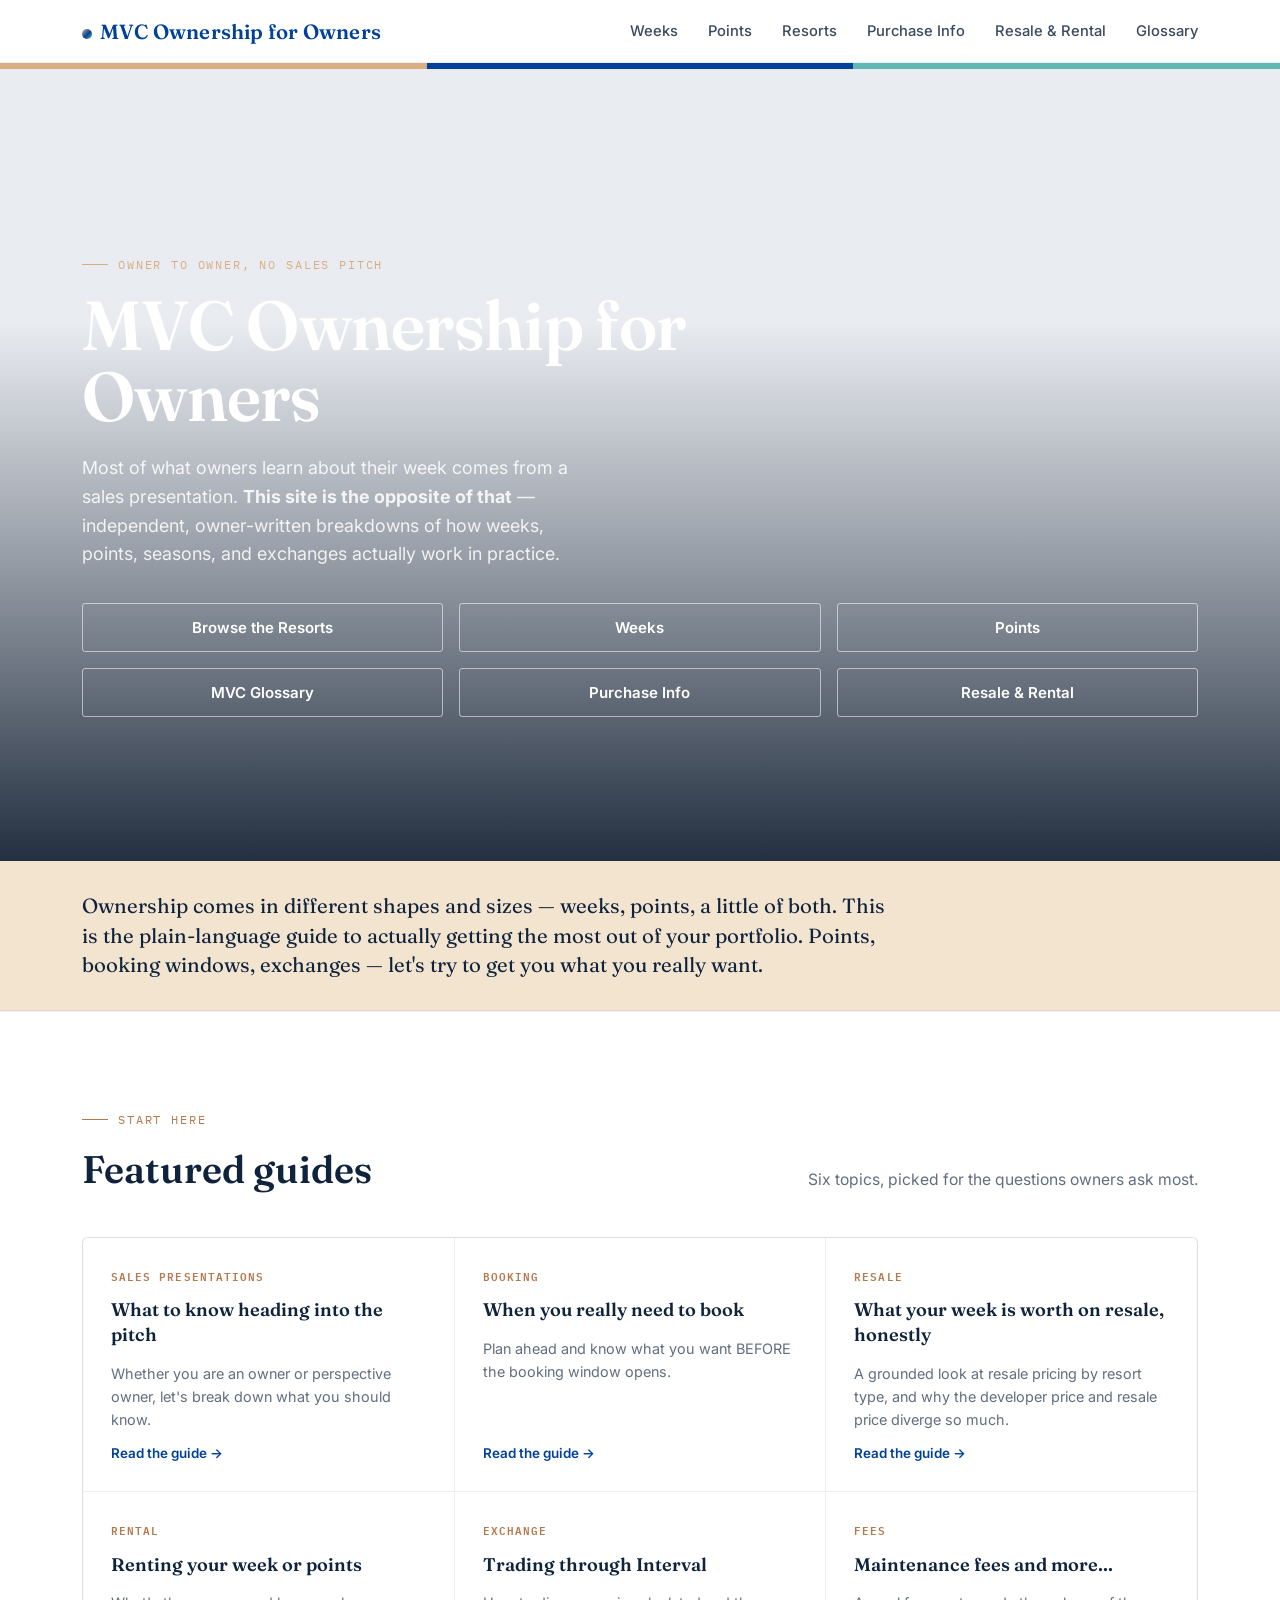
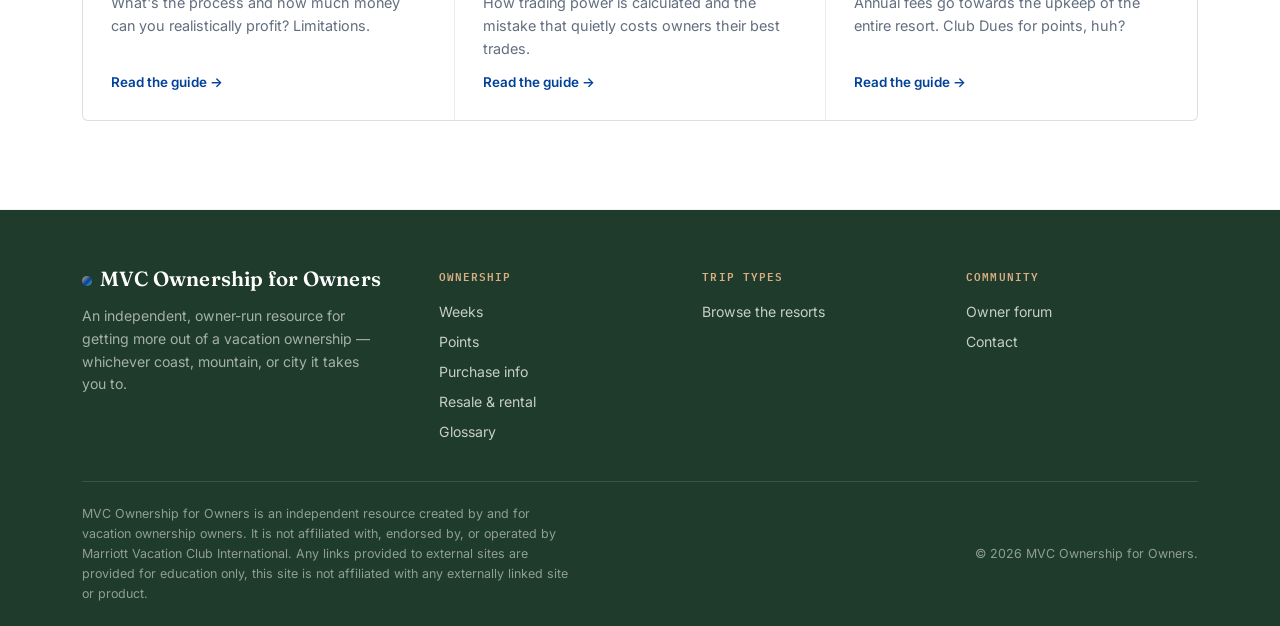
==== index.html @ f7a40965 "Add files via upload" ====
<!DOCTYPE html>
<html lang="en">
<head>
<meta charset="UTF-8">
<meta name="viewport" content="width=device-width, initial-scale=1.0">
<title>MVC Ownership for Owners</title>
<meta name="description" content="Practical guides for Marriott Vacation Club owners: points strategy, booking windows, resale reality checks, and more — written by owners, for owners.">
<link rel="preconnect" href="https://fonts.googleapis.com">
<link rel="preconnect" href="https://fonts.gstatic.com" crossorigin>
<link href="https://fonts.googleapis.com/css2?family=Fraunces:opsz,wght@9..144,500;9..144,600;9..144,700&family=Inter:wght@400;500;600;700&family=IBM+Plex+Mono:wght@500;600&display=swap" rel="stylesheet">
<link rel="stylesheet" href="styles.css">
</head>
<body>

<header class="site-header">
  <div class="nav">
    <a class="logo" href="#top">
      <span class="mark" aria-hidden="true"></span>
      MVC Ownership for Owners
    </a>
    <nav class="links" aria-label="Primary">
      <a href="weeks.html">Weeks</a>
      <a href="points.html">Points</a>
      <a href="resorts.html">Resorts</a>
      <a href="purchase.html">Purchase Info</a>
      <a href="resale.html">Resale &amp; Rental</a>
      <a href="glossary.html">Glossary</a>
    </nav>
  </div>
</header>

<div class="tri-stripe"><span class="s1"></span><span class="s2"></span><span class="s3"></span></div>

<main id="top">

  <section class="hero">
    <div class="hero-inner">
      <p class="eyebrow">Owner to owner, no sales pitch</p>
      <h1>MVC Ownership for Owners</h1>
      <p class="lede">Most of what owners learn about their week comes from a sales presentation. <strong>This site is the opposite of that</strong> — independent, owner-written breakdowns of how weeks, points, seasons, and exchanges actually work in practice.</p>
      <div class="hero-ctas">
        <a class="btn btn-ghost" href="resorts.html">Browse the Resorts</a>
        <a class="btn btn-ghost" href="weeks.html">Weeks</a>
        <a class="btn btn-ghost" href="points.html">Points</a>
        <a class="btn btn-ghost" href="glossary.html">MVC Glossary</a>
        <a class="btn btn-ghost" href="purchase.html">Purchase Info</a>
        <a class="btn btn-ghost" href="resale.html">Resale &amp; Rental</a>
      </div>
    </div>
  </section>

  <div class="intro-strip">
    <div class="wrap">
      <p>Ownership comes in different shapes and sizes — weeks, points, a little of both. This is the plain-language guide to actually getting the most out of your portfolio. Points, booking windows, exchanges — let's try to get you what you really want.</p>
    </div>
  </div>



  <section id="guides" class="guides-section">
    <div class="wrap">
      <div class="section-head">
        <div>
          <p class="eyebrow">Start here</p>
          <h2>Featured guides</h2>
        </div>
        <p class="sub">Six topics, picked for the questions owners ask most.</p>
      </div>
      <div class="guides-grid">
        <article class="guide-card">
          <p class="cat">Sales Presentations</p>
          <h3>What to know heading into the pitch</h3>
          <p>Whether you are an owner or perspective owner, let's break down what you should know.</p>
          <a class="read" href="presentation-guide.html">Read the guide →</a>
        </article>
        <article class="guide-card">
          <p class="cat">Booking</p>
          <h3>When you really need to book</h3>
          <p>Plan ahead and know what you want BEFORE the booking window opens.</p>
          <a class="read" href="booking-guide.html">Read the guide →</a>
        </article>
        <article class="guide-card">
          <p class="cat">Resale</p>
          <h3>What your week is worth on resale, honestly</h3>
          <p>A grounded look at resale pricing by resort type, and why the developer price and resale price diverge so much.</p>
          <a class="read" href="resale-guide.html">Read the guide →</a>
        </article>
        <article class="guide-card">
          <p class="cat">Rental</p>
          <h3>Renting your week or points</h3>
          <p>What's the process and how much money can you realistically profit? Limitations.</p>
          <a class="read" href="rental-guide.html">Read the guide →</a>
        </article>
        <article class="guide-card">
          <p class="cat">Exchange</p>
          <h3>Trading through Interval</h3>
          <p>How trading power is calculated and the mistake that quietly costs owners their best trades.</p>
          <a class="read" href="exchange-guide.html">Read the guide →</a>
        </article>
        <article class="guide-card">
          <p class="cat">Fees</p>
          <h3>Maintenance fees and more...</h3>
          <p>Annual fees go towards the upkeep of the entire resort.  Club Dues for points, huh?</p>
          <a class="read" href="fees-guide.html">Read the guide →</a>
        </article>
      </div>
    </div>
  </section>


</main>

<footer class="site-footer">
  <div class="wrap">
    <div class="footer-grid">
      <div class="footer-brand">
        <a class="logo" href="#top">
          <span class="mark" aria-hidden="true"></span>
          MVC Ownership for Owners
        </a>
        <p>An independent, owner-run resource for getting more out of a vacation ownership — whichever coast, mountain, or city it takes you to.</p>
      </div>
      <div class="footer-col">
        <h4>Ownership</h4>
        <ul>
          <li><a href="weeks.html">Weeks</a></li>
          <li><a href="points.html">Points</a></li>
          <li><a href="purchase.html">Purchase info</a></li>
          <li><a href="resale.html">Resale &amp; rental</a></li>
          <li><a href="glossary.html">Glossary</a></li>
        </ul>
      </div>
      <div class="footer-col">
        <h4>Trip types</h4>
        <ul>
          <li><a href="resorts.html">Browse the resorts</a></li>
        </ul>
      </div>
      <div class="footer-col">
        <h4>Community</h4>
        <ul>
          <li><a href="#">Owner forum</a></li>
          <li><a href="#">Contact</a></li>
        </ul>
      </div>
    </div>
    <div class="footer-bottom">
      <p>MVC Ownership for Owners is an independent resource created by and for vacation ownership owners. It is not affiliated with, endorsed by, or operated by Marriott Vacation Club International. Any links provided to external sites are provided for education only, this site is not affiliated with any externally linked site or product.</p>
      <p>© 2026 MVC Ownership for Owners.</p>
    </div>
  </div>
</footer>

</body>
</html>
---- styles.css ----
/* ===========================================================
   MVC Ownership for Owners — styles.css
   Palette sampled directly from the beach/mountain/city hero image
   =========================================================== */

:root {
  --deep-blue: #00419a;
  --ocean-blue: #0b5fc7;
  --lagoon: #4fa9a4;
  --lagoon-bright: #5fb8b3;
  --sand: #d9ae84;
  --sand-light: #f2e4cf;
  --snow: #f5f7fb;
  --brick: #b5794f;
  --pine: #1f3b2c;
  --ink: #10233d;

  --font-display: 'Fraunces', serif;
  --font-body: 'Inter', -apple-system, BlinkMacSystemFont, sans-serif;
  --font-mono: 'IBM Plex Mono', monospace;

  --max-width: 1180px;
}

* { box-sizing: border-box; }

html { scroll-behavior: smooth; }

body {
  margin: 0;
  font-family: var(--font-body);
  color: var(--ink);
  background: var(--snow);
  -webkit-font-smoothing: antialiased;
}

img { max-width: 100%; display: block; }

a { color: inherit; text-decoration: none; }

.wrap {
  max-width: var(--max-width);
  margin: 0 auto;
  padding: 0 32px;
}

/* -------------------- Signature tri-stripe -------------------- */
.tri-stripe {
  height: 6px;
  display: flex;
  width: 100%;
}
.tri-stripe span { flex: 1; }
.tri-stripe .s1 { background: var(--sand); }
.tri-stripe .s2 { background: var(--deep-blue); }
.tri-stripe .s3 { background: var(--lagoon-bright); }

/* -------------------- Nav -------------------- */
header.site-header {
  position: sticky;
  top: 0;
  z-index: 40;
  background: rgba(255, 255, 255, 0.92);
  backdrop-filter: blur(8px);
  border-bottom: 1px solid rgba(16, 35, 61, 0.08);
}

.nav {
  display: flex;
  align-items: center;
  justify-content: space-between;
  padding: 18px 32px;
  max-width: var(--max-width);
  margin: 0 auto;
}

.logo {
  font-family: var(--font-display);
  font-weight: 600;
  font-size: 1.28rem;
  letter-spacing: 0.01em;
  color: var(--deep-blue);
  display: flex;
  align-items: baseline;
  gap: 8px;
}
.logo .mark {
  display: inline-flex;
  width: 10px;
  height: 10px;
  border-radius: 50%;
  background: linear-gradient(135deg, var(--sand), var(--deep-blue) 55%, var(--lagoon-bright));
}
.logo small {
  font-family: var(--font-mono);
  font-size: 0.62rem;
  font-weight: 500;
  letter-spacing: 0.14em;
  text-transform: uppercase;
  color: var(--brick);
}

nav.links {
  display: flex;
  gap: 30px;
  font-size: 0.92rem;
  font-weight: 500;
}
nav.links a {
  position: relative;
  padding: 4px 0;
  color: var(--ink);
  opacity: 0.82;
  transition: opacity 0.15s ease;
}
nav.links a:hover { opacity: 1; }
nav.links a::after {
  content: '';
  position: absolute;
  left: 0; right: 0; bottom: -3px;
  height: 2px;
  background: var(--lagoon-bright);
  transform: scaleX(0);
  transform-origin: left;
  transition: transform 0.2s ease;
}
nav.links a:hover::after { transform: scaleX(1); }

.nav-cta {
  font-family: var(--font-mono);
  font-size: 0.74rem;
  text-transform: uppercase;
  letter-spacing: 0.08em;
  font-weight: 600;
  background: var(--deep-blue);
  color: #fff;
  padding: 10px 18px;
  border-radius: 3px;
  white-space: nowrap;
}
.nav-cta:hover { background: var(--ocean-blue); }

.nav-toggle { display: none; }

/* -------------------- Hero -------------------- */
.hero {
  position: relative;
  min-height: 88vh;
  display: flex;
  align-items: flex-end;
  background-image:
    linear-gradient(to top, rgba(6, 20, 38, 0.88) 0%, rgba(6, 20, 38, 0.35) 42%, rgba(6, 20, 38, 0.05) 68%),
    url('images/background_BOS.png');
  background-size: cover;
  background-position: center 30%;
}

.hero-inner {
  max-width: var(--max-width);
  margin: 0 auto;
  padding: 64px 32px 56px;
  width: 100%;
  color: #fff;
}

.eyebrow {
  font-family: var(--font-mono);
  font-size: 0.72rem;
  letter-spacing: 0.16em;
  text-transform: uppercase;
  color: var(--sand);
  margin-bottom: 18px;
  display: flex;
  align-items: center;
  gap: 10px;
}
.eyebrow::before {
  content: '';
  width: 26px;
  height: 1px;
  background: var(--sand);
}

.hero h1 {
  font-family: var(--font-display);
  font-weight: 600;
  font-size: clamp(2.6rem, 5.4vw, 4.6rem);
  line-height: 1.03;
  margin: 0 0 22px;
  max-width: 15ch;
  letter-spacing: -0.01em;
}

.hero p.lede {
  font-size: 1.12rem;
  line-height: 1.6;
  max-width: 46ch;
  color: rgba(255, 255, 255, 0.86);
  margin: 0 0 34px;
  font-weight: 400;
}

.hero-ctas {
  display: flex;
  gap: 16px;
  flex-wrap: wrap;
}

.hero-ctas a {
  flex: 1 0 calc(33.333% - 16px);
  text-align: center;
  display: flex;
  justify-content: center;
}

.btn {
  font-family: var(--font-body);
  font-weight: 600;
  font-size: 0.94rem;
  padding: 14px 26px;
  border-radius: 3px;
  border: 1px solid transparent;
  cursor: pointer;
  display: inline-flex;
  align-items: center;
  gap: 8px;
}
.btn-primary {
  background: var(--lagoon-bright);
  color: #06251f;
}
.btn-primary:hover { background: #71c6c1; }
.btn-ghost {
  background: transparent;
  border-color: rgba(255, 255, 255, 0.55);
  color: #fff;
}
.btn-ghost:hover { border-color: #fff; background: rgba(255,255,255,0.08); }

/* -------------------- Intro strip -------------------- */
.intro-strip {
  background: var(--sand-light);
  border-bottom: 1px solid rgba(16,35,61,0.06);
}
.intro-strip .wrap {
  padding: 30px 32px;
  display: flex;
  gap: 40px;
  align-items: center;
  flex-wrap: wrap;
}
.intro-strip p {
  font-family: var(--font-display);
  font-size: 1.28rem;
  line-height: 1.45;
  margin: 0;
  color: var(--ink);
  max-width: 62ch;
}
.intro-strip p strong { color: var(--deep-blue); }

/* -------------------- Section shell -------------------- */
section { padding: 88px 0; }
.section-head {
  display: flex;
  justify-content: space-between;
  align-items: flex-end;
  gap: 24px;
  margin-bottom: 44px;
  flex-wrap: wrap;
}
.section-head .eyebrow { color: var(--brick); }
.section-head .eyebrow::before { background: var(--brick); }
.section-head h2 {
  font-family: var(--font-display);
  font-size: clamp(1.9rem, 3vw, 2.5rem);
  margin: 0;
  font-weight: 600;
  color: var(--ink);
  max-width: 20ch;
}
.section-head .sub {
  max-width: 40ch;
  font-size: 0.98rem;
  line-height: 1.55;
  color: rgba(16,35,61,0.66);
  margin: 10px 0 0;
}

/* -------------------- Three ways cards -------------------- */
.ways-grid {
  display: grid;
  grid-template-columns: repeat(3, 1fr);
  gap: 24px;
}
.way-card {
  border-radius: 6px;
  overflow: hidden;
  background: #fff;
  border: 1px solid rgba(16,35,61,0.08);
  display: flex;
  flex-direction: column;
}
.way-card .stripe { height: 5px; }
.way-card.beach .stripe { background: var(--sand); }
.way-card.mountain .stripe { background: var(--deep-blue); }
.way-card.city .stripe { background: var(--lagoon-bright); }

/* Generic tones (used where cards aren't tied to a trip type — e.g. the
   weeks-usage-options grid) — cycles through the full brand palette. */
.way-card.tone-a .stripe { background: var(--sand); }
.way-card.tone-b .stripe { background: var(--deep-blue); }
.way-card.tone-c .stripe { background: var(--lagoon-bright); }
.way-card.tone-d .stripe { background: var(--brick); }
.way-card.tone-e .stripe { background: var(--pine); }
.way-card.tone-f .stripe { background: var(--ocean-blue); }

.way-card .body { padding: 28px 26px 30px; flex: 1; display: flex; flex-direction: column; }
.way-card .tag {
  font-family: var(--font-mono);
  font-size: 0.68rem;
  text-transform: uppercase;
  letter-spacing: 0.1em;
  font-weight: 600;
  margin-bottom: 12px;
}
.way-card.beach .tag { color: var(--brick); }
.way-card.mountain .tag { color: var(--deep-blue); }
.way-card.city .tag { color: var(--lagoon); }
.way-card.tone-a .tag { color: var(--brick); }
.way-card.tone-b .tag { color: var(--deep-blue); }
.way-card.tone-c .tag { color: var(--lagoon); }
.way-card.tone-d .tag { color: var(--brick); }
.way-card.tone-e .tag { color: var(--pine); }
.way-card.tone-f .tag { color: var(--ocean-blue); }

.way-card h3 {
  font-family: var(--font-display);
  font-size: 1.32rem;
  margin: 0 0 10px;
  font-weight: 600;
}
.way-card p {
  font-size: 0.94rem;
  line-height: 1.6;
  color: rgba(16,35,61,0.7);
  margin: 0 0 18px;
  flex: 1;
}
.way-card .link {
  font-size: 0.86rem;
  font-weight: 600;
  color: var(--deep-blue);
}
.way-card .link:hover { text-decoration: underline; }

/* Standalone version of the same link style, for use outside cards */
a.link {
  display: inline-block;
  font-size: 0.92rem;
  font-weight: 600;
  color: var(--deep-blue);
}
a.link:hover { text-decoration: underline; }

/* -------------------- Guides grid -------------------- */
.guides-section { background: #fff; border-top: 1px solid rgba(16,35,61,0.06); border-bottom: 1px solid rgba(16,35,61,0.06); }
.guides-grid {
  display: grid;
  grid-template-columns: repeat(3, 1fr);
  gap: 1px;
  background: rgba(16,35,61,0.08);
  border: 1px solid rgba(16,35,61,0.08);
  border-radius: 6px;
  overflow: hidden;
}
.guide-card {
  background: #fff;
  padding: 30px 28px;
  display: flex;
  flex-direction: column;
  gap: 14px;
  transition: background 0.15s ease;
}
.guide-card:hover { background: var(--snow); }
.guide-card .cat {
  font-family: var(--font-mono);
  font-size: 0.66rem;
  letter-spacing: 0.1em;
  text-transform: uppercase;
  color: var(--brick);
  font-weight: 600;
}
.guide-card h3 {
  font-family: var(--font-display);
  font-size: 1.14rem;
  margin: 0;
  line-height: 1.35;
  font-weight: 600;
}
.guide-card p {
  font-size: 0.9rem;
  line-height: 1.6;
  color: rgba(16,35,61,0.66);
  margin: 0;
}
.guide-card .read {
  margin-top: auto;
  font-size: 0.84rem;
  font-weight: 600;
  color: var(--deep-blue);
}

/* -------------------- Inner page hero (shared) -------------------- */
.page-hero {
  background: var(--sand-light);
  border-bottom: 1px solid rgba(16,35,61,0.08);
  padding: 56px 0 40px;
}
.page-hero .eyebrow { color: var(--brick); }
.page-hero .eyebrow::before { background: var(--brick); }
.page-hero h1 {
  font-family: var(--font-display);
  font-size: clamp(2.1rem, 4vw, 3rem);
  margin: 10px 0 14px;
  font-weight: 600;
  color: var(--ink);
  max-width: 22ch;
}
.page-hero p.sub {
  max-width: 60ch;
  font-size: 1.02rem;
  line-height: 1.6;
  color: rgba(16,35,61,0.68);
  margin: 0;
}

/* -------------------- Prose content -------------------- */
.prose { max-width: 72ch; }
.prose p {
  font-size: 1rem;
  line-height: 1.7;
  color: rgba(16,35,61,0.78);
  margin: 0 0 18px;
}
.prose p:last-child { margin-bottom: 0; }
.prose ul, .prose ol {
  margin: 0 0 18px;
  padding-left: 22px;
  font-size: 1rem;
  line-height: 1.7;
  color: rgba(16,35,61,0.78);
}
.prose li { margin-bottom: 8px; }
.prose strong { color: var(--ink); }

.term-list {
  list-style: none;
  margin: 0;
  padding: 0;
  display: grid;
  gap: 14px;
}
.term-list > li {
  border: 1px solid rgba(16,35,61,0.1);
  border-radius: 6px;
  padding: 16px 18px;
  background: var(--snow);
}
.term-list .term-name {
  font-family: var(--font-display);
  font-weight: 600;
  font-size: 1.02rem;
  color: var(--ink);
  display: block;
  margin-bottom: 4px;
}
.term-list .term-def {
  font-size: 0.92rem;
  line-height: 1.6;
  color: rgba(16,35,61,0.7);
}

/* A term-def is usually a plain inline span, but a few entries (like
   Inventory) need a paragraph + list — those use a div instead so the
   block content below is valid, and get this extra spacing/bullet styling. */
div.term-def p {
  margin: 0 0 10px;
}
div.term-def p:last-child {
  margin-bottom: 0;
}
div.term-def ul {
  margin: 0;
  padding-left: 20px;
}
div.term-def li {
  margin-bottom: 8px;
}
div.term-def li:last-child {
  margin-bottom: 0;
}
div.term-def ul ul {
  margin-top: 6px;
  padding-left: 20px;
}
div.term-def strong {
  color: var(--ink);
}

/* -------------------- Glossary quick-links -------------------- */
.glossary-quicklinks {
  display: flex;
  flex-wrap: wrap;
  gap: 8px;
  margin: 0 0 32px;
  padding: 0;
}
.quicklink-box {
  display: inline-flex;
  align-items: center;
  justify-content: center;
  flex: 1 1 36px;
  min-width: 36px;
  max-width: 44px;
  height: 36px;
  padding: 0 6px;
  border: 1px solid rgba(16,35,61,0.15);
  border-radius: 4px;
  background: var(--snow);
  color: var(--deep-blue);
  font-family: var(--font-display);
  font-size: 0.82rem;
  font-weight: 600;
  text-decoration: none;
  transition: background 0.15s ease, border-color 0.15s ease, color 0.15s ease;
}
.quicklink-box:hover {
  background: var(--deep-blue);
  border-color: var(--deep-blue);
  color: #fff;
}

/* Empty markers the quick-links jump to — offset for the sticky header
   so the target term isn't hidden underneath it when scrolled into view. */
.glossary-anchor {
  scroll-margin-top: 96px;
}

@media (max-width: 560px) {
  .quicklink-box { flex: 1 1 28px; height: 32px; font-size: 0.76rem; }
}

.checklist {
  list-style: none;
  margin: 0;
  padding: 0;
  counter-reset: step;
  display: grid;
  gap: 14px;
}
.checklist li {
  counter-increment: step;
  position: relative;
  padding: 14px 18px 14px 52px;
  border: 1px solid rgba(16,35,61,0.1);
  border-radius: 6px;
  background: #fff;
  font-size: 0.94rem;
  line-height: 1.6;
  color: rgba(16,35,61,0.78);
}
.checklist li::before {
  content: counter(step);
  position: absolute;
  left: 16px;
  top: 14px;
  width: 22px;
  height: 22px;
  border-radius: 50%;
  background: var(--deep-blue);
  color: #fff;
  font-family: var(--font-mono);
  font-size: 0.72rem;
  font-weight: 600;
  display: flex;
  align-items: center;
  justify-content: center;
}

/* -------------------- Next-steps band -------------------- */
.next-band {
  background: var(--deep-blue);
  background-image: linear-gradient(120deg, var(--deep-blue) 0%, #0a3576 100%);
  color: #fff;
}
.next-inner {
  display: flex;
  justify-content: space-between;
  align-items: center;
  gap: 40px;
  flex-wrap: wrap;
}
.next-inner h2 {
  font-family: var(--font-display);
  font-size: clamp(1.5rem, 2.4vw, 1.9rem);
  margin: 0 0 8px;
  font-weight: 600;
  max-width: 22ch;
}
.next-inner p {
  margin: 0;
  color: rgba(255,255,255,0.78);
  max-width: 42ch;
  font-size: 0.96rem;
  line-height: 1.55;
}
.next-links { display: flex; gap: 12px; flex-wrap: wrap; }

/* -------------------- CTA / signup band -------------------- */
.signup-band {
  background: var(--deep-blue);
  background-image: linear-gradient(120deg, var(--deep-blue) 0%, #0a3576 100%);
  color: #fff;
}
.signup-inner {
  display: flex;
  justify-content: space-between;
  align-items: center;
  gap: 40px;
  flex-wrap: wrap;
}
.signup-inner h2 {
  font-family: var(--font-display);
  font-size: clamp(1.7rem, 2.6vw, 2.2rem);
  margin: 0 0 10px;
  font-weight: 600;
  max-width: 16ch;
}
.signup-inner p {
  margin: 0;
  color: rgba(255,255,255,0.78);
  max-width: 40ch;
  font-size: 0.96rem;
  line-height: 1.55;
}
.signup-form {
  display: flex;
  gap: 10px;
  flex-wrap: wrap;
}
.signup-form input[type="email"] {
  font-family: var(--font-body);
  padding: 13px 16px;
  border-radius: 3px;
  border: 1px solid rgba(255,255,255,0.3);
  background: rgba(255,255,255,0.08);
  color: #fff;
  font-size: 0.92rem;
  min-width: 240px;
}
.signup-form input[type="email"]::placeholder { color: rgba(255,255,255,0.55); }
.signup-form input[type="email"]:focus {
  outline: 2px solid var(--lagoon-bright);
  outline-offset: 1px;
  background: rgba(255,255,255,0.12);
}
.signup-form .btn-primary { border-radius: 3px; }

/* -------------------- Footer -------------------- */
footer.site-footer {
  background: var(--pine);
  color: rgba(255,255,255,0.82);
  padding-top: 56px;
}
.footer-grid {
  display: grid;
  grid-template-columns: 1.4fr 1fr 1fr 1fr;
  gap: 32px;
  padding-bottom: 40px;
  border-bottom: 1px solid rgba(255,255,255,0.12);
}
.footer-brand .logo { color: #fff; }
.footer-brand p {
  font-size: 0.88rem;
  line-height: 1.6;
  color: rgba(255,255,255,0.6);
  max-width: 32ch;
  margin-top: 14px;
}
.footer-col h4 {
  font-family: var(--font-mono);
  font-size: 0.68rem;
  text-transform: uppercase;
  letter-spacing: 0.1em;
  color: var(--sand);
  margin: 0 0 16px;
  font-weight: 600;
}
.footer-col ul { list-style: none; margin: 0; padding: 0; display: flex; flex-direction: column; gap: 10px; }
.footer-col a { font-size: 0.88rem; color: rgba(255,255,255,0.75); }
.footer-col a:hover { color: #fff; }

.footer-bottom {
  display: flex;
  justify-content: space-between;
  align-items: center;
  gap: 20px;
  padding: 22px 0;
  font-size: 0.78rem;
  color: rgba(255,255,255,0.5);
  flex-wrap: wrap;
}
.footer-bottom p { margin: 0; max-width: 62ch; line-height: 1.6; }

/* -------------------- Responsive -------------------- */
@media (max-width: 880px) {
  nav.links, .nav-cta { display: none; }
  .ways-grid { grid-template-columns: 1fr; }
  .guides-grid { grid-template-columns: 1fr; }
  .footer-grid { grid-template-columns: 1fr 1fr; }
  .signup-inner, .next-inner { flex-direction: column; align-items: flex-start; }
}

@media (max-width: 560px) {
  .wrap, .nav, .hero-inner { padding-left: 20px; padding-right: 20px; }
  section { padding: 60px 0; }
  .footer-grid { grid-template-columns: 1fr; }
}

@media (prefers-reduced-motion: reduce) {
  html { scroll-behavior: auto; }
  * { transition: none !important; }
}

:focus-visible {
  outline: 2px solid var(--lagoon-bright);
  outline-offset: 2px;
}
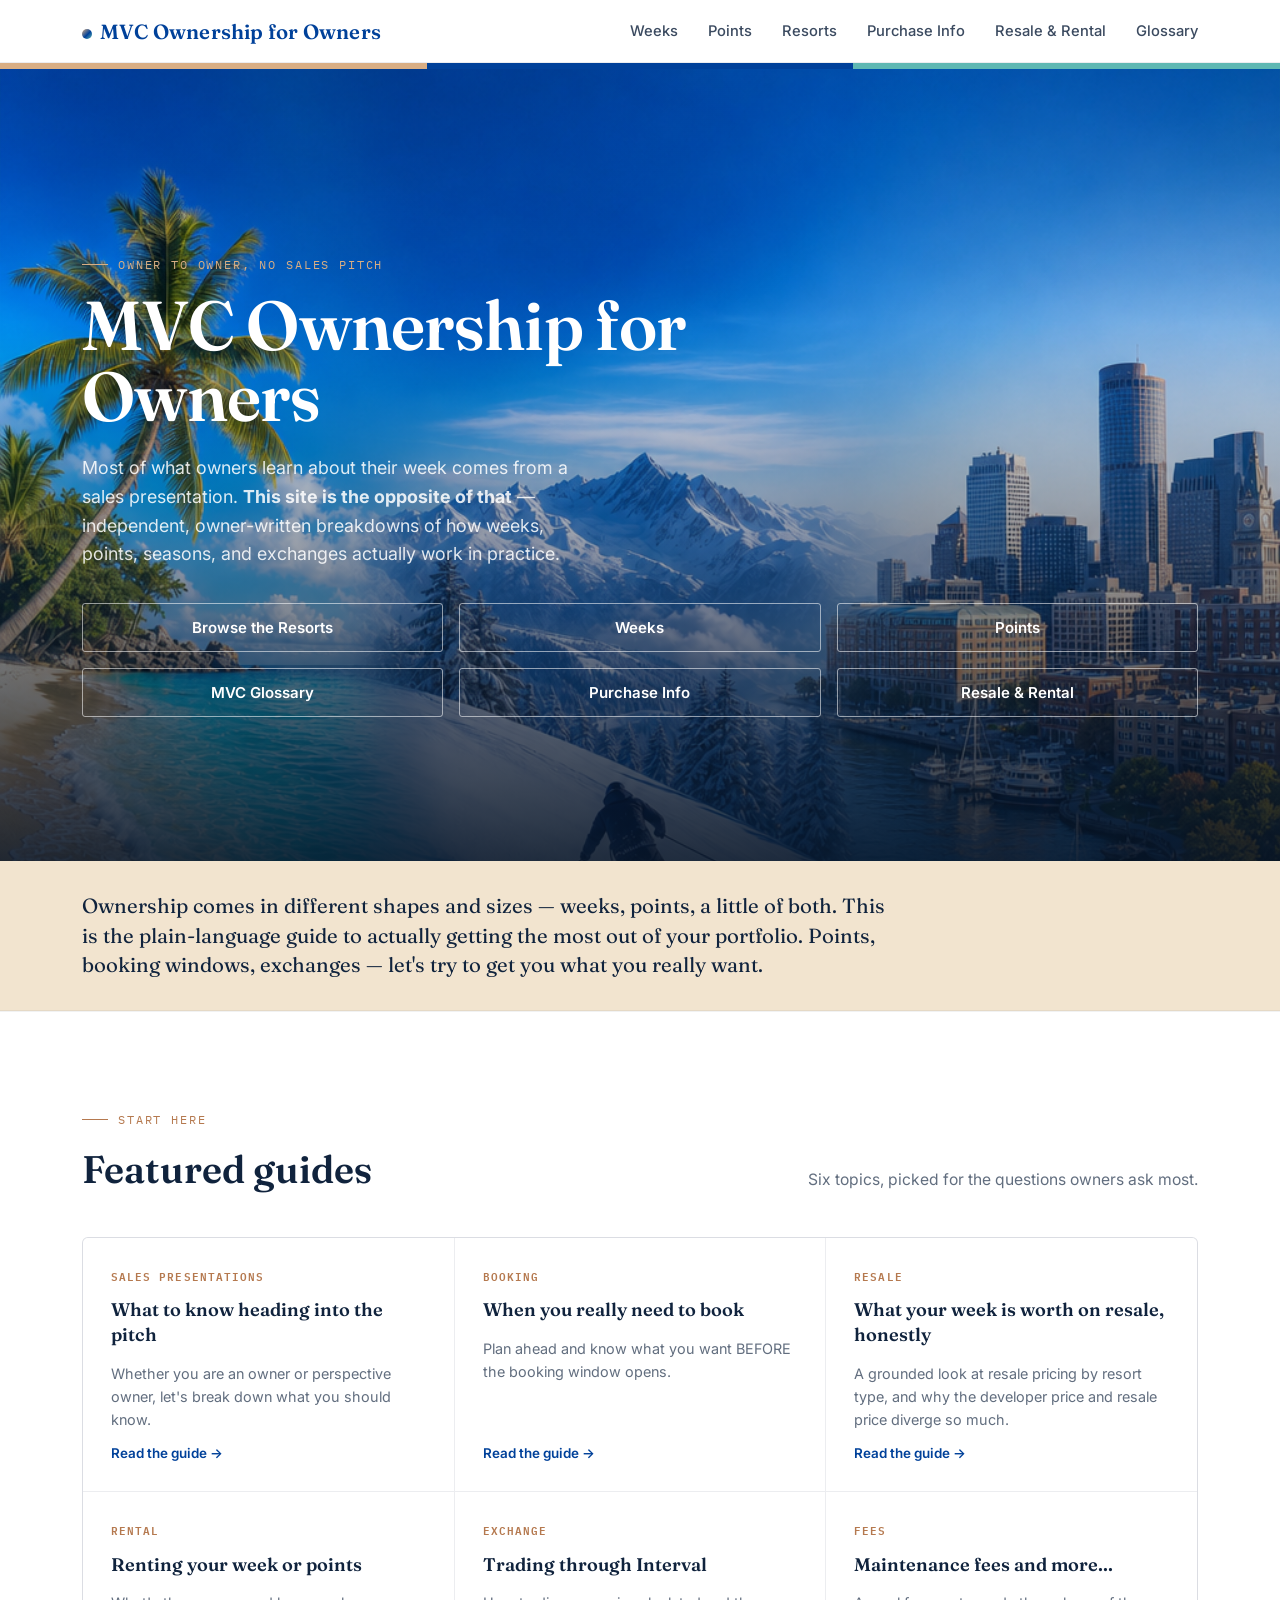
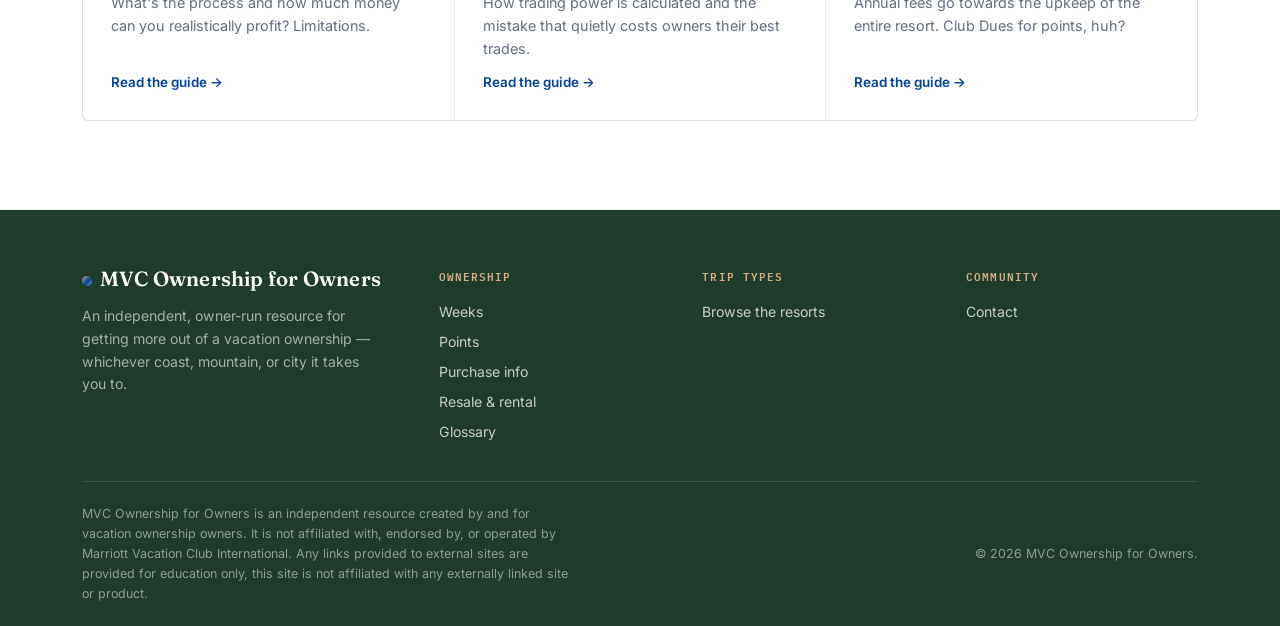
==== commit c2422c13: "Add files via upload" ====
--- a/index.html
+++ b/index.html
@@ -139,8 +139,7 @@
       <div class="footer-col">
         <h4>Community</h4>
         <ul>
-          <li><a href="#">Owner forum</a></li>
-          <li><a href="#">Contact</a></li>
+          <li><a href="mailto:mvcforowners@gmail.com">Contact</a></li>
         </ul>
       </div>
     </div>
--- a/styles.css
+++ b/styles.css
@@ -453,6 +453,49 @@
 }
 .prose li { margin-bottom: 8px; }
 .prose strong { color: var(--ink); }
+.prose h3 {
+  font-family: var(--font-display);
+  font-size: 1.18rem;
+  font-weight: 600;
+  color: var(--ink);
+  margin: 34px 0 12px;
+}
+.prose h3:first-child { margin-top: 0; }
+
+.prose .table-wrap {
+  overflow-x: auto;
+  border: 1px solid rgba(16,35,61,0.1);
+  border-radius: 6px;
+  margin: 0 0 18px;
+}
+.prose table {
+  border-collapse: collapse;
+  width: 100%;
+  font-size: 0.88rem;
+}
+.prose table th,
+.prose table td {
+  padding: 12px 14px;
+  text-align: left;
+  border-bottom: 1px solid rgba(16,35,61,0.08);
+  vertical-align: top;
+  line-height: 1.5;
+}
+.prose table thead th {
+  font-family: var(--font-mono);
+  font-size: 0.68rem;
+  text-transform: uppercase;
+  letter-spacing: 0.06em;
+  color: rgba(16,35,61,0.55);
+  background: var(--snow);
+  border-bottom: 1px solid rgba(16,35,61,0.12);
+}
+.prose table tbody tr:last-child td { border-bottom: none; }
+.prose table td:first-child {
+  font-weight: 600;
+  color: var(--ink);
+  white-space: nowrap;
+}
 
 .term-list {
   list-style: none;
@@ -507,6 +550,24 @@
 div.term-def strong {
   color: var(--ink);
 }
+
+/* -------------------- Hot Topic band (shared) -------------------- */
+.hot-topic-band {
+  background: var(--sand-light);
+  border-bottom: 1px solid rgba(16,35,61,0.06);
+  padding: 64px 0;
+}
+.hot-topic-band .eyebrow { color: var(--brick); }
+.hot-topic-band .eyebrow::before { background: var(--brick); }
+.hot-topic-band h2 {
+  font-family: var(--font-display);
+  font-size: clamp(1.7rem, 2.8vw, 2.3rem);
+  font-weight: 600;
+  color: var(--ink);
+  margin: 10px 0 26px;
+  max-width: 28ch;
+}
+.hot-topic-band .prose a.link { color: var(--deep-blue); }
 
 /* -------------------- Glossary quick-links -------------------- */
 .glossary-quicklinks {
@@ -588,6 +649,34 @@
   justify-content: center;
 }
 
+/* -------------------- Content tabs (shared) -------------------- */
+.content-tabs {
+  display: flex;
+  gap: 12px;
+  margin: 0 0 28px;
+  border-bottom: 1px solid rgba(16,35,61,0.1);
+  flex-wrap: wrap;
+}
+.content-tab {
+  font-family: var(--font-body);
+  font-weight: 600;
+  font-size: 0.94rem;
+  background: none;
+  border: none;
+  border-bottom: 3px solid transparent;
+  color: rgba(16,35,61,0.55);
+  padding: 10px 4px 12px;
+  margin-bottom: -1px;
+  cursor: pointer;
+  transition: color 0.15s ease, border-color 0.15s ease;
+}
+.content-tab:hover { color: var(--ink); }
+.content-tab.is-active {
+  color: var(--deep-blue);
+  border-bottom-color: var(--lagoon-bright);
+}
+.content-panel[hidden] { display: none; }
+
 /* -------------------- Next-steps band -------------------- */
 .next-band {
   background: var(--deep-blue);
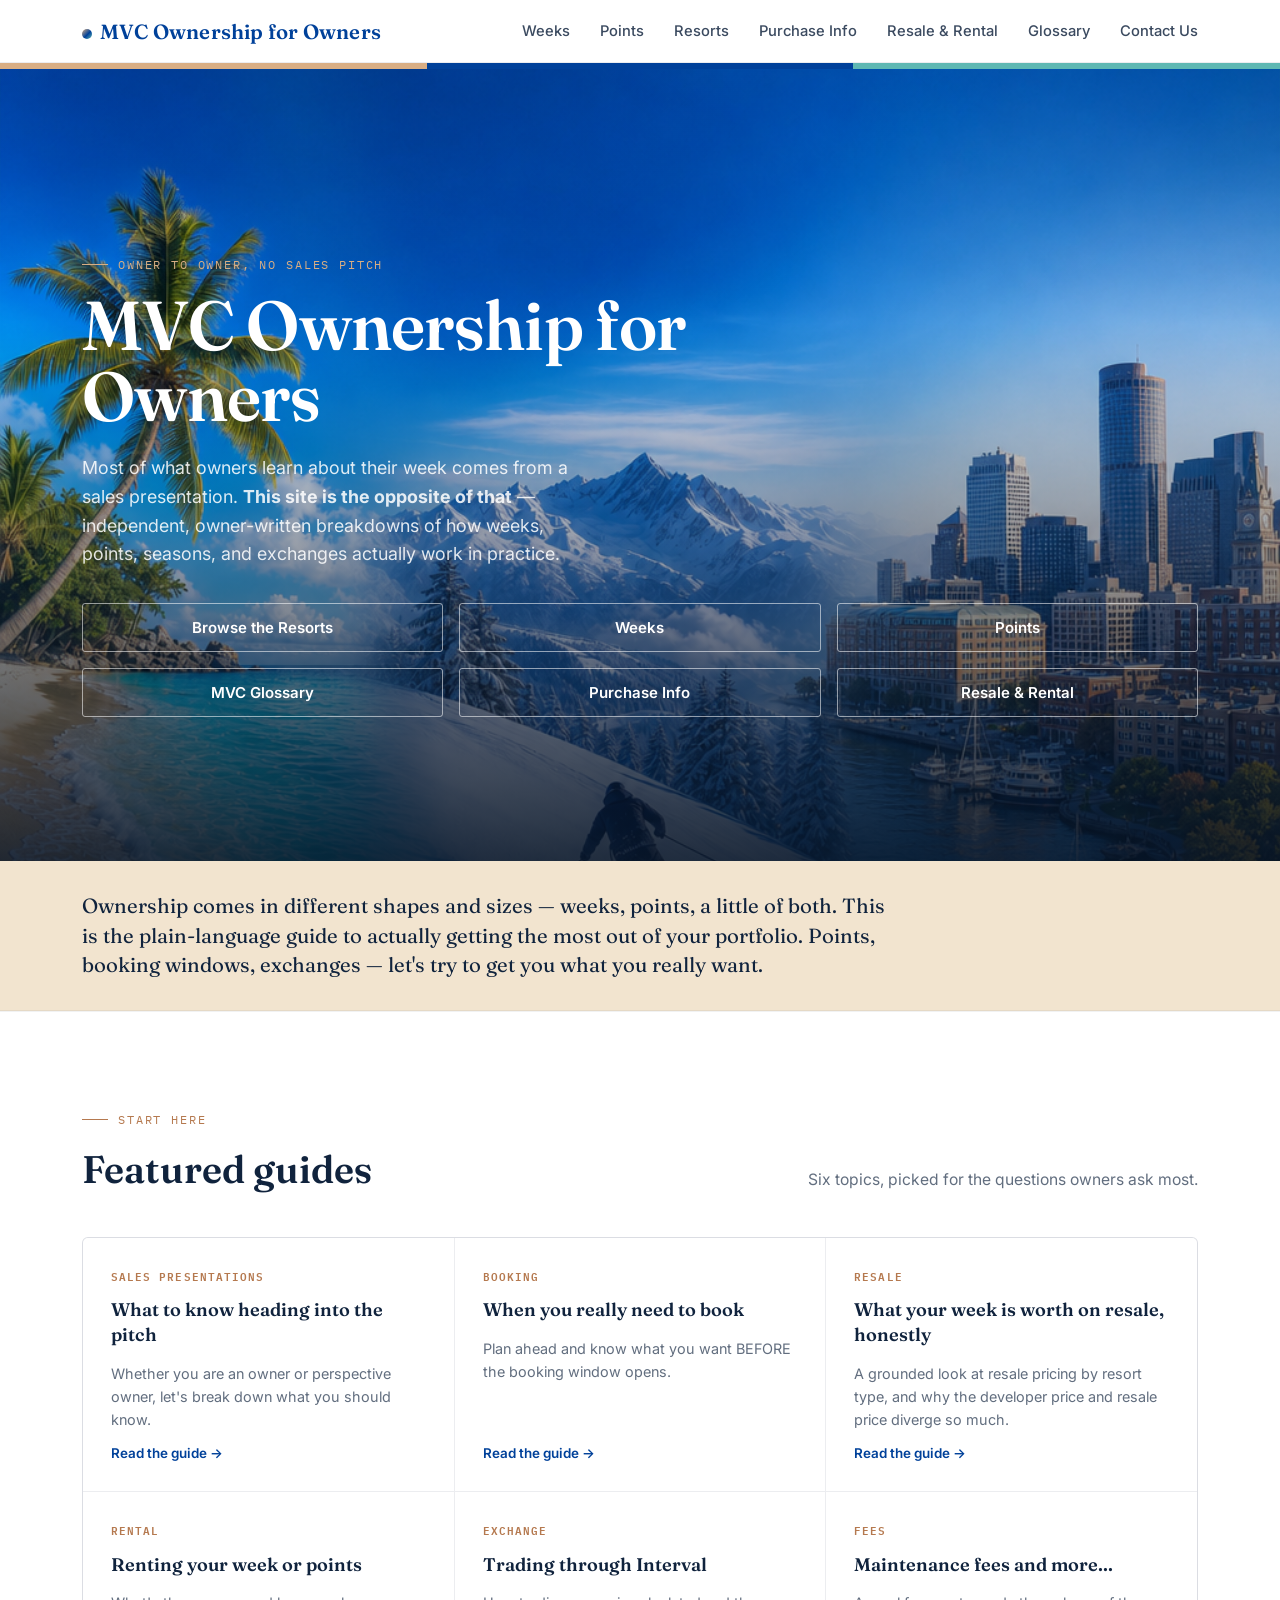
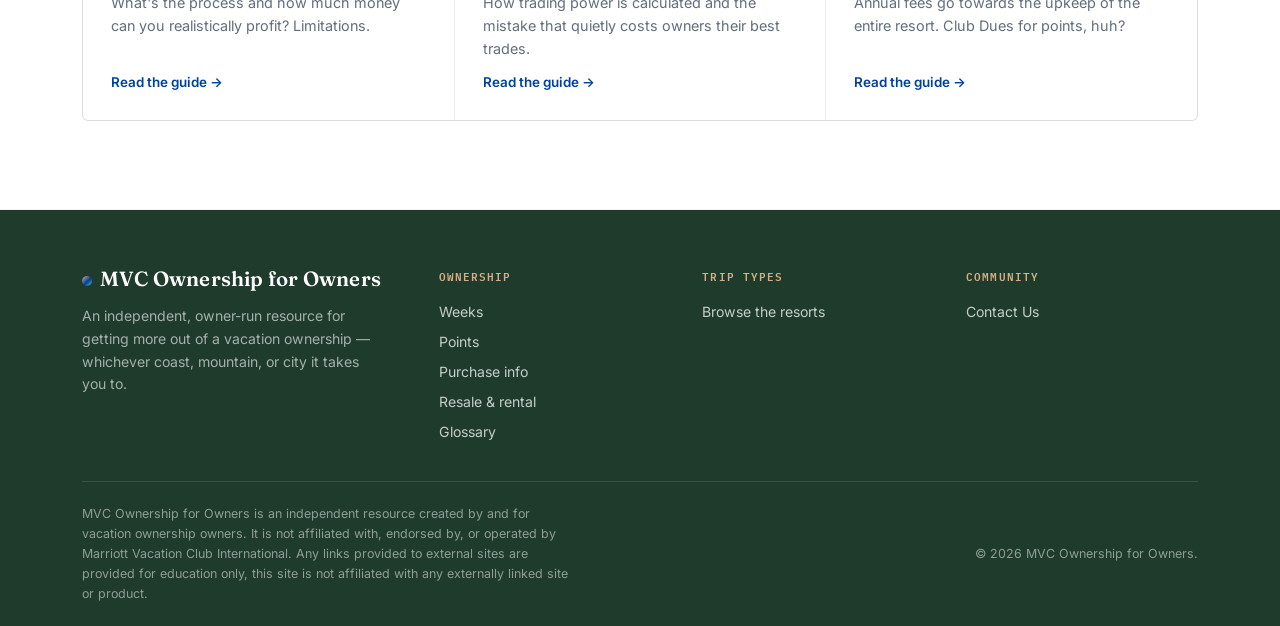
==== commit 8584d08f: "Add files via upload" ====
--- a/index.html
+++ b/index.html
@@ -25,6 +25,7 @@
       <a href="purchase.html">Purchase Info</a>
       <a href="resale.html">Resale &amp; Rental</a>
       <a href="glossary.html">Glossary</a>
+      <a href="contact.html">Contact Us</a>
     </nav>
   </div>
 </header>
@@ -139,7 +140,7 @@
       <div class="footer-col">
         <h4>Community</h4>
         <ul>
-          <li><a href="mailto:mvcforowners@gmail.com">Contact</a></li>
+          <li><a href="contact.html">Contact Us</a></li>
         </ul>
       </div>
     </div>
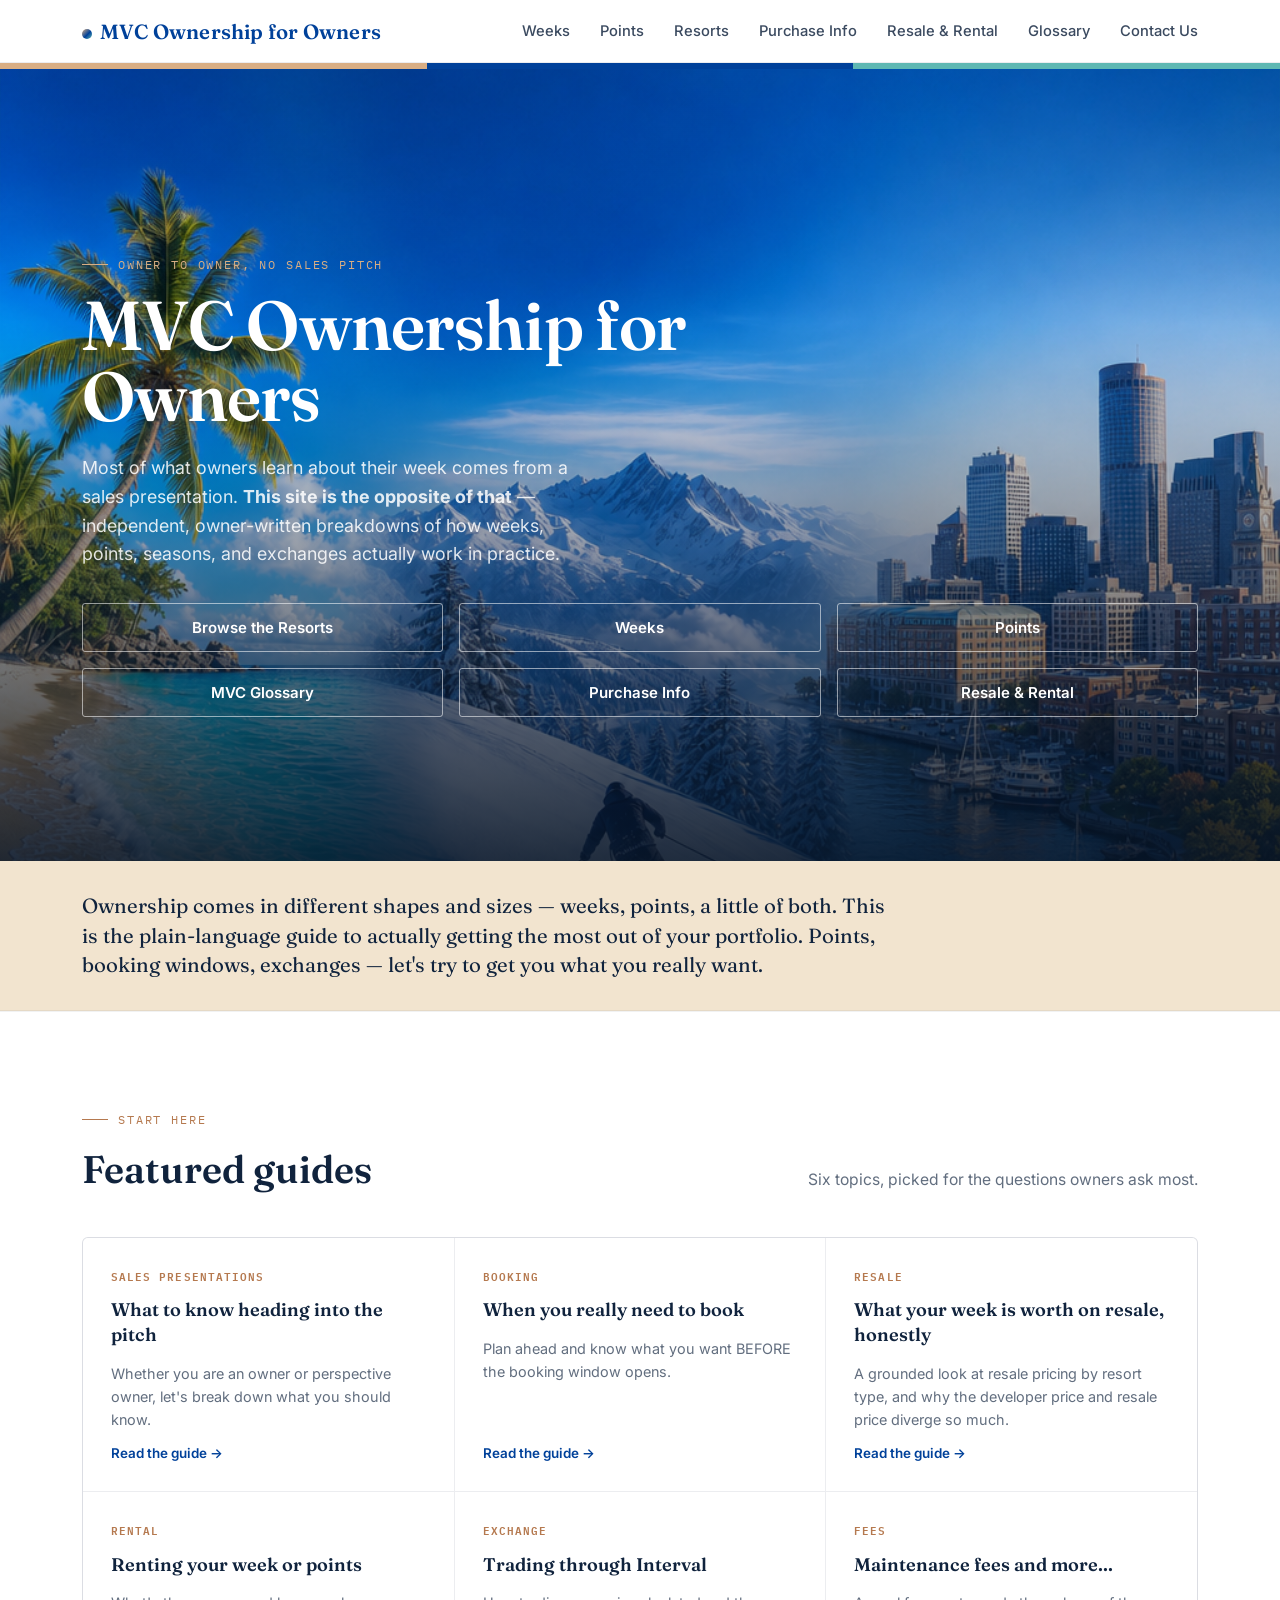
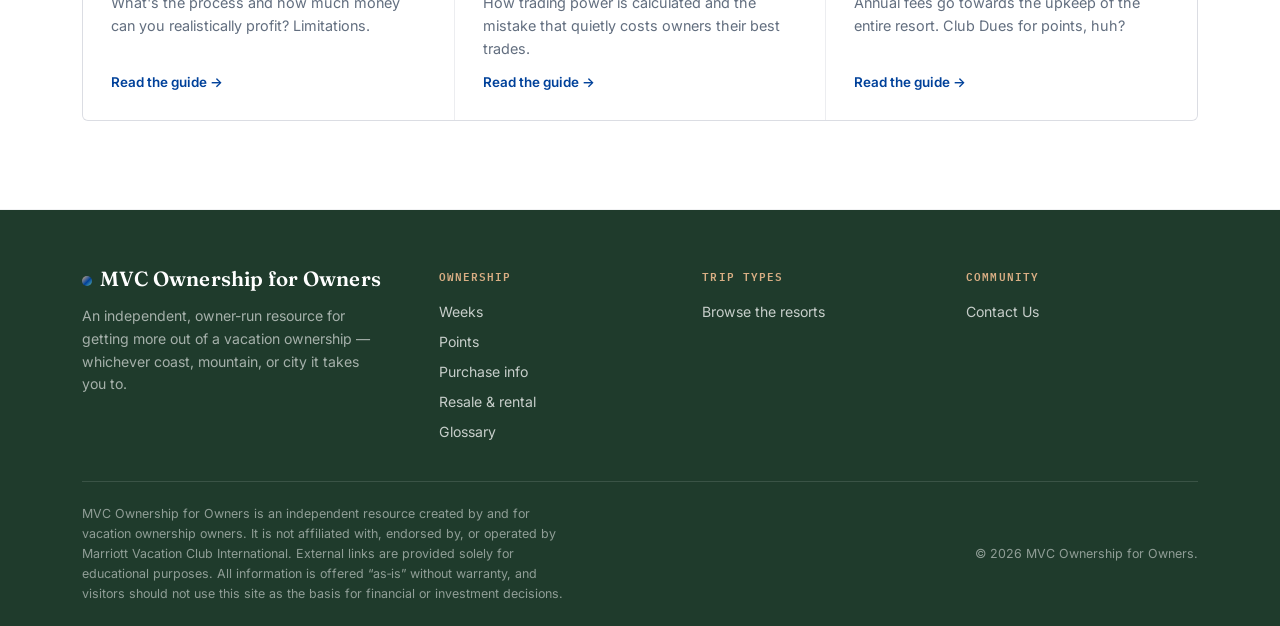
==== commit b5a8f6ac: "Add files via upload" ====
--- a/index.html
+++ b/index.html
@@ -145,7 +145,7 @@
       </div>
     </div>
     <div class="footer-bottom">
-      <p>MVC Ownership for Owners is an independent resource created by and for vacation ownership owners. It is not affiliated with, endorsed by, or operated by Marriott Vacation Club International. Any links provided to external sites are provided for education only, this site is not affiliated with any externally linked site or product.</p>
+      <p>MVC Ownership for Owners is an independent resource created by and for vacation ownership owners. It is not affiliated with, endorsed by, or operated by Marriott Vacation Club International. External links are provided solely for educational purposes. All information is offered “as‑is” without warranty, and visitors should not use this site as the basis for financial or investment decisions.</p>
       <p>© 2026 MVC Ownership for Owners.</p>
     </div>
   </div>
